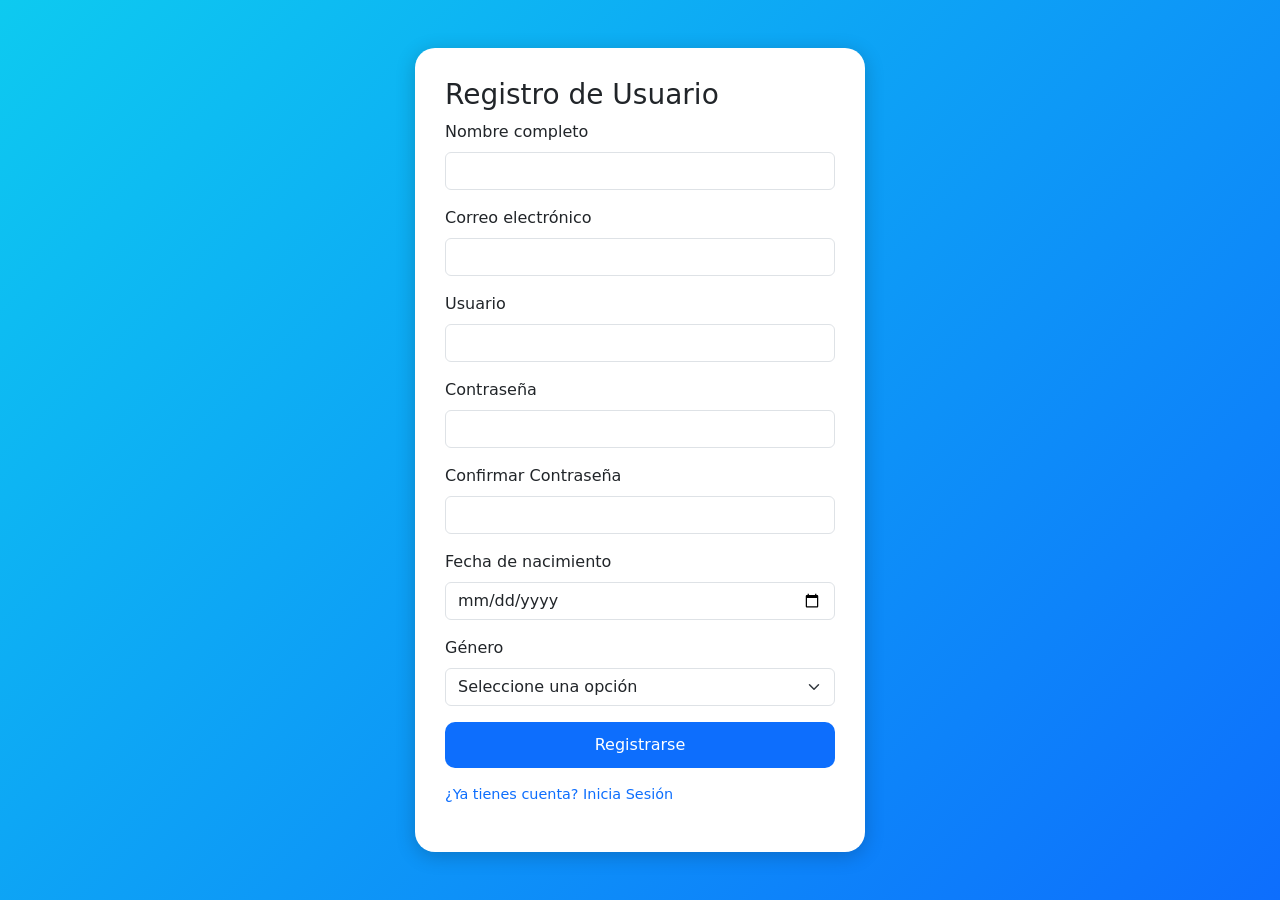
==== Trabajo Cotidiano/registro.html @ 3d0ce4c4 "Tarea #1 Ambiente Web Repo" ====
<!DOCTYPE html>
<html lang="en">

<head>
  <meta charset="UTF-8">
  <meta name="viewport" content="width=device-width, initial-scale=1.0">
  <title>Registro de Usuario</title>
  <link href="https://cdn.jsdelivr.net/npm/bootstrap@5.3.8/dist/css/bootstrap.min.css" 
        rel="stylesheet"
        integrity="sha384-sRIl4kxILFvY47J16cr9ZwB07vP4J8+LH7qKQnuqkuIAvNWLzeN8tE5YBujZqJLB" 
        crossorigin="anonymous">
  <link rel="stylesheet" href="assets/style.css">
</head>

<body>
  <div class="login-card">
    <h3>Registro de Usuario</h3>

    <form action="#" method="post">
      <div class="mb-3">
        <label for="nombre" class="form-label">Nombre completo</label>
        <input type="text" class="form-control" id="nombre" name="nombre" 
               minlength="5" maxlength="50" required>
      </div>
      <div class="mb-3">
        <label for="correo" class="form-label">Correo electrónico</label>
        <input type="email" class="form-control" id="correo" name="correo" required>
      </div>
      <div class="mb-3">
        <label for="usuario" class="form-label">Usuario</label>
        <input type="text" class="form-control" id="usuario" name="usuario" required>
      </div>
      <div class="mb-3">
        <label for="contrasena" class="form-label">Contraseña</label>
        <input type="password" class="form-control" id="contrasena" name="contrasena" required>
      </div>
      <div class="mb-3">
        <label for="confirmar" class="form-label">Confirmar Contraseña</label>
        <input type="password" class="form-control" id="confirmar" name="confirmar" required>
      </div>
         <div class="mb-3">
        <label for="fechaNacimiento" class="form-label">Fecha de nacimiento</label>
        <input type="date" class="form-control" id="fechaNacimiento" name="fechaNacimiento" required>
      </div>
      <div class="mb-3">
        <label for="genero" class="form-label">Género</label>
        <select class="form-select" id="genero" name="genero" required>
          <option value="" disabled selected>Seleccione una opción</option>
          <option value="masculino">Masculino</option>
          <option value="femenino">Femenino</option>
          <option value="otro">Otro</option>
        </select>
      </div>
      <button type="submit" class="btn btn-login">Registrarse</button>
      <div class="enlaces mt-3">
        <p>¿Ya tienes cuenta? <a href="index.html">Inicia Sesión</a></p>
      </div>
    </form>
  </div>
  

  <script src="https://cdn.jsdelivr.net/npm/bootstrap@5.3.8/dist/js/bootstrap.bundle.min.js" 
          integrity="sha384-FKy0EforGCIyvpw9Hj89jCn3Nv7wiPL7v2YYwJrWvCkXBnnVDxM+D2sQbITxi" 
          crossorigin="anonymous"></script>
</body>
</html>
---- Trabajo Cotidiano/assets/style.css ----
body {
    background: linear-gradient(135deg, #0dcaf0, #0d6efd);
    height: 100vh;
    display: flex;
    align-items: center;
    justify-content: center;
}

.btnPrueba {
    margin: 20rem 10rem 5rem 3rem;
    padding: 10rem;
}

.login-card {
    max-width: 450px;
    width: 100%;
    background: white;
    border-radius: 20px;
    box-shadow: 0px 4px 20px rgba(0, 0, 0, 0.2);
    padding: 30px;
}

.btn-login {
    color: white;
    background-color: #0d6efd;
    border-radius: 10px;
    padding: 10px;
    width: 100%;
    transition: 0.3s;
}

.btn-login:hover {
    background-color: black;
    color: #fff;
}

.enlaces {
    color: #0d6efd;
    font-size: 0.9em;
    margin-top: 10px;
}

.enlaces a {
    text-decoration: none;
}

.enlaces a:hover {
    text-decoration: underline;
    color: #000000;
    transition: 0.5s;
}
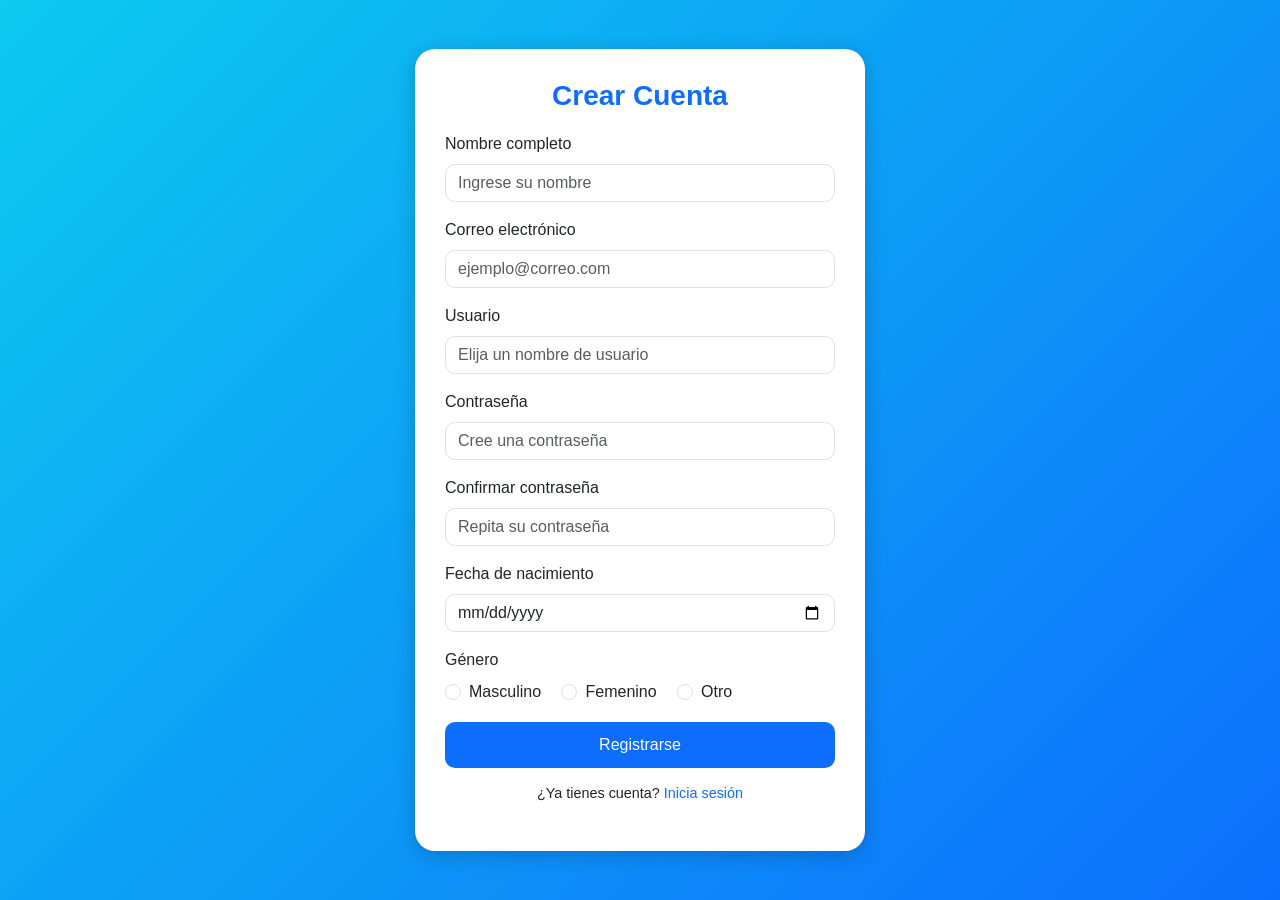
==== commit 27901961: "Correcciones" ====
--- a/Trabajo Cotidiano/registro.html
+++ b/Trabajo Cotidiano/registro.html
@@ -1,66 +1,122 @@
 <!DOCTYPE html>
-<html lang="en">
-
+<html lang="es">
 <head>
   <meta charset="UTF-8">
-  <meta name="viewport" content="width=device-width, initial-scale=1.0">
-  <title>Registro de Usuario</title>
-  <link href="https://cdn.jsdelivr.net/npm/bootstrap@5.3.8/dist/css/bootstrap.min.css" 
-        rel="stylesheet"
-        integrity="sha384-sRIl4kxILFvY47J16cr9ZwB07vP4J8+LH7qKQnuqkuIAvNWLzeN8tE5YBujZqJLB" 
-        crossorigin="anonymous">
-  <link rel="stylesheet" href="assets/style.css">
+  <title>Registro</title>
+  <!-- Bootstrap -->
+  <link href="https://cdn.jsdelivr.net/npm/bootstrap@5.3.2/dist/css/bootstrap.min.css" rel="stylesheet">
+
+  <style>
+    body {
+      background: linear-gradient(135deg, #0dcaf0, #0d6efd); /* Celeste -> Azul */
+      height: 100vh;
+      display: flex;
+      align-items: center;
+      justify-content: center;
+      font-family: 'Segoe UI', sans-serif;
+    }
+
+    .register-card {
+      width: 100%;
+      max-width: 450px;
+      background: white;
+      border-radius: 20px;
+      box-shadow: 0px 4px 20px rgba(0,0,0,0.2);
+      padding: 30px;
+    }
+
+    .register-card h3 {
+      text-align: center;
+      margin-bottom: 20px;
+      color: #0d6efd;
+      font-weight: bold;
+    }
+
+    .form-control, .form-select {
+      border-radius: 10px;
+    }
+
+    .btn-register {
+      background: #0d6efd;
+      color: white;
+      border-radius: 10px;
+      padding: 10px;
+      width: 100%;
+      transition: 0.3s;
+    }
+
+    .btn-register:hover {
+      background: #084298;
+    }
+
+    .extra-links {
+      text-align: center;
+      margin-top: 15px;
+      font-size: 0.9em;
+    }
+
+    .extra-links a {
+      color: #0d6efd;
+      text-decoration: none;
+    }
+
+    .extra-links a:hover {
+      text-decoration: underline;
+    }
+  </style>
 </head>
-
 <body>
-  <div class="login-card">
-    <h3>Registro de Usuario</h3>
-
-    <form action="#" method="post">
+  
+  <div class="register-card">
+    <h3>Crear Cuenta</h3>
+    <form>
       <div class="mb-3">
         <label for="nombre" class="form-label">Nombre completo</label>
-        <input type="text" class="form-control" id="nombre" name="nombre" 
-               minlength="5" maxlength="50" required>
+        <input type="text" class="form-control" id="nombre" placeholder="Ingrese su nombre">
       </div>
       <div class="mb-3">
         <label for="correo" class="form-label">Correo electrónico</label>
-        <input type="email" class="form-control" id="correo" name="correo" required>
+        <input type="email" class="form-control" id="correo" placeholder="ejemplo@correo.com">
       </div>
       <div class="mb-3">
         <label for="usuario" class="form-label">Usuario</label>
-        <input type="text" class="form-control" id="usuario" name="usuario" required>
+        <input type="text" class="form-control" id="usuario" placeholder="Elija un nombre de usuario">
       </div>
       <div class="mb-3">
-        <label for="contrasena" class="form-label">Contraseña</label>
-        <input type="password" class="form-control" id="contrasena" name="contrasena" required>
+        <label for="clave" class="form-label">Contraseña</label>
+        <input type="password" class="form-control" id="clave" placeholder="Cree una contraseña">
       </div>
       <div class="mb-3">
-        <label for="confirmar" class="form-label">Confirmar Contraseña</label>
-        <input type="password" class="form-control" id="confirmar" name="confirmar" required>
-      </div>
-         <div class="mb-3">
-        <label for="fechaNacimiento" class="form-label">Fecha de nacimiento</label>
-        <input type="date" class="form-control" id="fechaNacimiento" name="fechaNacimiento" required>
+        <label for="confirmar" class="form-label">Confirmar contraseña</label>
+        <input type="password" class="form-control" id="confirmar" placeholder="Repita su contraseña">
       </div>
       <div class="mb-3">
-        <label for="genero" class="form-label">Género</label>
-        <select class="form-select" id="genero" name="genero" required>
-          <option value="" disabled selected>Seleccione una opción</option>
-          <option value="masculino">Masculino</option>
-          <option value="femenino">Femenino</option>
-          <option value="otro">Otro</option>
-        </select>
+        <label for="fecha" class="form-label">Fecha de nacimiento</label>
+        <input type="date" class="form-control" id="fecha">
       </div>
-      <button type="submit" class="btn btn-login">Registrarse</button>
-      <div class="enlaces mt-3">
-        <p>¿Ya tienes cuenta? <a href="index.html">Inicia Sesión</a></p>
+      <div class="mb-3">
+        <label class="form-label d-block">Género</label>
+        <div class="form-check form-check-inline">
+          <input class="form-check-input" type="radio" name="genero" id="masculino" value="masculino">
+          <label class="form-check-label" for="masculino">Masculino</label>
+        </div>
+        <div class="form-check form-check-inline">
+          <input class="form-check-input" type="radio" name="genero" id="femenino" value="femenino">
+          <label class="form-check-label" for="femenino">Femenino</label>
+        </div>
+        <div class="form-check form-check-inline">
+          <input class="form-check-input" type="radio" name="genero" id="otro" value="otro">
+          <label class="form-check-label" for="otro">Otro</label>
+        </div>
       </div>
+      <button type="submit" class="btn btn-register">Registrarse</button>
     </form>
+    <div class="extra-links">
+      <p>¿Ya tienes cuenta? <a href="#">Inicia sesión</a></p>
+    </div>
   </div>
-  
 
-  <script src="https://cdn.jsdelivr.net/npm/bootstrap@5.3.8/dist/js/bootstrap.bundle.min.js" 
-          integrity="sha384-FKy0EforGCIyvpw9Hj89jCn3Nv7wiPL7v2YYwJrWvCkXBnnVDxM+D2sQbITxi" 
-          crossorigin="anonymous"></script>
+  <!-- Bootstrap JS -->
+  <script src="https://cdn.jsdelivr.net/npm/bootstrap@5.3.2/dist/js/bootstrap.bundle.min.js"></script>
 </body>
 </html>
